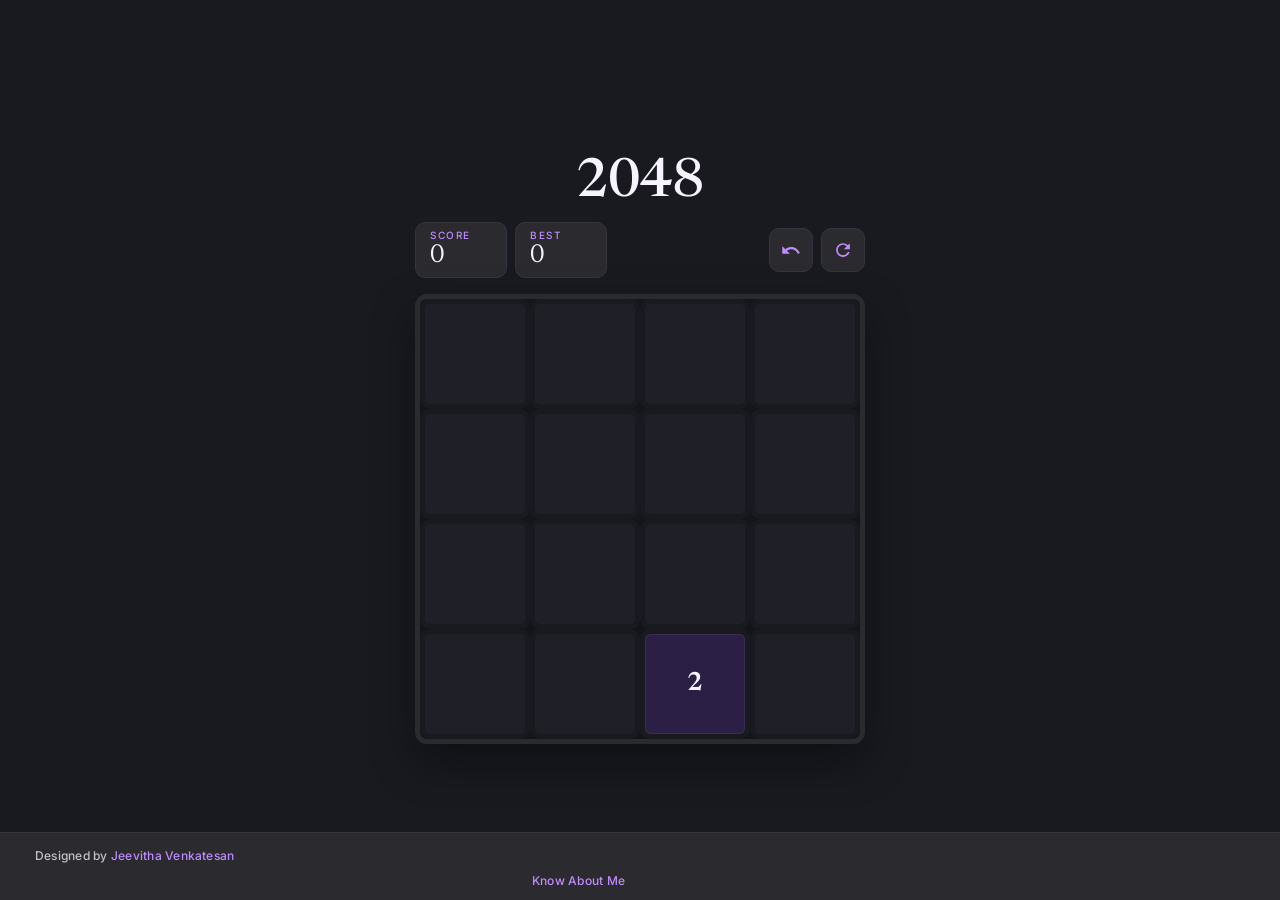
==== play/2048/index.html @ 4375f4e0 "🚀 Deploy portfolio 705cd3a" ====
<!doctype html><html lang="en"><head><meta charset="utf-8"/><link rel="icon" href="/play/2048/favicon.ico"/><meta name="viewport" content="width=device-width,initial-scale=1"/><meta name="theme-color" content="#181a20"/><meta name="description" content="Web site created using create-react-app"/><link rel="apple-touch-icon" href="/play/2048/logo192.png"/><link rel="manifest" href="/play/2048/manifest.json"/><title>2048 — Jeevitha Venkatesan</title><link rel="preconnect" href="https://fonts.googleapis.com"/><link rel="preconnect" href="https://fonts.gstatic.com" crossorigin/><link href="https://fonts.googleapis.com/css2?family=Newsreader:ital,opsz,wght@0,6..72,300..600;1,6..72,300..500&family=Inter:wght@400;500;600&display=swap" rel="stylesheet"/><link href="/play/2048/static/css/2.f49806b3.chunk.css" rel="stylesheet"><link href="/play/2048/static/css/main.e8fbacd0.chunk.css" rel="stylesheet"></head><body><noscript>You need to enable JavaScript to run this app.</noscript><div id="root"></div><script>!function(e){function t(t){for(var n,a,i=t[0],c=t[1],l=t[2],s=0,p=[];s<i.length;s++)a=i[s],Object.prototype.hasOwnProperty.call(o,a)&&o[a]&&p.push(o[a][0]),o[a]=0;for(n in c)Object.prototype.hasOwnProperty.call(c,n)&&(e[n]=c[n]);for(f&&f(t);p.length;)p.shift()();return u.push.apply(u,l||[]),r()}function r(){for(var e,t=0;t<u.length;t++){for(var r=u[t],n=!0,i=1;i<r.length;i++){var c=r[i];0!==o[c]&&(n=!1)}n&&(u.splice(t--,1),e=a(a.s=r[0]))}return e}var n={},o={1:0},u=[];function a(t){if(n[t])return n[t].exports;var r=n[t]={i:t,l:!1,exports:{}};return e[t].call(r.exports,r,r.exports,a),r.l=!0,r.exports}a.e=function(e){var t=[],r=o[e];if(0!==r)if(r)t.push(r[2]);else{var n=new Promise((function(t,n){r=o[e]=[t,n]}));t.push(r[2]=n);var u,i=document.createElement("script");i.charset="utf-8",i.timeout=120,a.nc&&i.setAttribute("nonce",a.nc),i.src=function(e){return a.p+"static/js/"+({}[e]||e)+"."+{3:"c75cca83"}[e]+".chunk.js"}(e);var c=new Error;u=function(t){i.onerror=i.onload=null,clearTimeout(l);var r=o[e];if(0!==r){if(r){var n=t&&("load"===t.type?"missing":t.type),u=t&&t.target&&t.target.src;c.message="Loading chunk "+e+" failed.\n("+n+": "+u+")",c.name="ChunkLoadError",c.type=n,c.request=u,r[1](c)}o[e]=void 0}};var l=setTimeout((function(){u({type:"timeout",target:i})}),12e4);i.onerror=i.onload=u,document.head.appendChild(i)}return Promise.all(t)},a.m=e,a.c=n,a.d=function(e,t,r){a.o(e,t)||Object.defineProperty(e,t,{enumerable:!0,get:r})},a.r=function(e){"undefined"!=typeof Symbol&&Symbol.toStringTag&&Object.defineProperty(e,Symbol.toStringTag,{value:"Module"}),Object.defineProperty(e,"__esModule",{value:!0})},a.t=function(e,t){if(1&t&&(e=a(e)),8&t)return e;if(4&t&&"object"==typeof e&&e&&e.__esModule)return e;var r=Object.create(null);if(a.r(r),Object.defineProperty(r,"default",{enumerable:!0,value:e}),2&t&&"string"!=typeof e)for(var n in e)a.d(r,n,function(t){return e[t]}.bind(null,n));return r},a.n=function(e){var t=e&&e.__esModule?function(){return e.default}:function(){return e};return a.d(t,"a",t),t},a.o=function(e,t){return Object.prototype.hasOwnProperty.call(e,t)},a.p="/play/2048/",a.oe=function(e){throw console.error(e),e};var i=this.webpackJsonpreactsite=this.webpackJsonpreactsite||[],c=i.push.bind(i);i.push=t,i=i.slice();for(var l=0;l<i.length;l++)t(i[l]);var f=c;r()}([])</script><script src="/play/2048/static/js/2.e0609e79.chunk.js"></script><script src="/play/2048/static/js/main.1ade96b7.chunk.js"></script></body></html>
---- play/2048/static/css/main.e8fbacd0.chunk.css ----
body{font-family:-apple-system,BlinkMacSystemFont,"Segoe UI","Roboto","Oxygen","Ubuntu","Cantarell","Fira Sans","Droid Sans","Helvetica Neue",sans-serif}code{font-family:source-code-pro,Menlo,Monaco,Consolas,"Courier New",monospace}:root{--bg:#181a20;--surface:#2b2b2f;--surface-2:#1f2027;--board:#14151a;--cell:#1f2027;--line:#33363f;--ink:#f6f3ff;--ink-soft:#c3c1c9;--muted:#9b99a4;--accent:#9c27ff;--accent-ink:#c08bff;--serif:"Newsreader",Georgia,"Times New Roman",serif;--sans:"Inter",-apple-system,BlinkMacSystemFont,"Segoe UI",Helvetica,Arial,sans-serif;--ease:cubic-bezier(0.22,0.61,0.36,1);--board-size:min(450px,calc(100vw - 12px))}*,:after,:before{box-sizing:border-box}body,html{height:100%}body{margin:0;min-height:100vh;display:flex;align-items:center;justify-content:center;background:var(--bg);color:var(--ink);font-family:var(--sans);overflow:hidden;overscroll-behavior:none;-webkit-font-smoothing:antialiased;-moz-osx-font-smoothing:grayscale}code{font-family:ui-monospace,SFMono-Regular,"SF Mono",Menlo,Consolas,monospace}.container{width:100%;max-width:520px!important;margin:0 auto;padding:2px 6px}header{padding:0 0 12px;text-align:center}header .row{display:block;margin:0;color:var(--ink);font-family:var(--serif);font-size:clamp(38px,10vw,54px);font-weight:500;line-height:1;letter-spacing:-.02em}.topbar{display:flex;align-items:stretch;justify-content:space-between;grid-gap:12px;gap:12px;margin:0 0 16px}.scores{display:flex;grid-gap:8px;gap:8px;min-width:0}.score{display:flex;flex-direction:column;justify-content:center;min-width:92px;padding:7px 14px;background:var(--surface);border:1px solid var(--line);border-radius:10px;color:var(--ink);font-family:var(--serif);font-size:26px;font-feature-settings:"tnum";font-variant-numeric:tabular-nums;line-height:1.1}.score span{margin-bottom:1px;color:var(--accent-ink);font-family:var(--sans);font-size:10px;font-weight:500;letter-spacing:.16em;text-transform:uppercase}.resets{grid-gap:8px;gap:8px}.button,.resets{display:flex;align-items:center}.button{justify-content:center;width:44px;height:44px;margin:0;padding:0;background:var(--surface);border:1px solid var(--line);border-radius:10px;color:var(--accent-ink);font-size:20px;line-height:1;cursor:pointer;box-shadow:none;-webkit-tap-highlight-color:transparent;transition:color .18s var(--ease),border-color .18s var(--ease),transform .18s var(--ease)}.button:hover{color:var(--ink);border-color:var(--accent);transform:translateY(-1px)}.button:active{transform:translateY(0)}.button:focus,.tryagain:focus{outline:none}.button::-moz-focus-inner{border:0}.button:focus-visible,.tryagain:focus-visible{outline:2px solid var(--accent);outline-offset:3px}.all{width:100%}.board-row{position:relative;width:var(--board-size);height:var(--board-size);margin:0 auto}.box{flex-wrap:wrap;width:100%;height:100%;background:var(--board);border:5px solid var(--surface);border-radius:12px;box-shadow:0 18px 44px rgba(0,0,0,.38);touch-action:none;overflow:hidden}.box,.grids{position:relative;display:flex}.grids{flex:0 0 25%;width:25%;max-width:25%;height:25%;margin:0;padding:0;align-items:center;justify-content:center;background:var(--cell);border:5px solid var(--bg);border-radius:10px;cursor:pointer}.grids>.row{margin:0}.cellvalues,.grids>.row{display:flex;align-items:center;justify-content:center;width:100%;height:100%}.cellvalues{border-radius:6px;color:var(--ink);font-family:var(--serif);font-size:calc(var(--board-size)/17);font-weight:600;line-height:1;font-feature-settings:"tnum";font-variant-numeric:tabular-nums;box-shadow:inset 0 0 0 1px hsla(0,0%,100%,.07);animation-fill-mode:both}.board{position:absolute;inset:0;z-index:2;display:flex;flex-direction:column;align-items:center;justify-content:center;grid-gap:20px;gap:20px;background:rgba(24,26,32,.93);border-radius:12px;color:var(--ink);text-align:center}.boardnone{display:none}.titletext{display:flex;flex-wrap:wrap;align-items:center;justify-content:center;margin:0;padding:0;list-style:none;color:var(--ink);font-family:var(--serif);font-size:clamp(34px,8vw,52px);font-weight:500;line-height:1}.titletext li{display:inline-block;list-style:none}.titlextra{display:flex;margin:0;padding:0}.tryagain{margin:0;padding:10px 26px;background:var(--accent);border-radius:999px;color:#fff;font-family:var(--sans);font-size:15px;font-weight:500;letter-spacing:.02em;cursor:pointer;-webkit-tap-highlight-color:transparent;box-shadow:0 10px 26px rgba(156,39,255,.35);transition:background .18s var(--ease),transform .18s var(--ease)}.tryagain:hover{background:#b455ff;transform:translateY(-1px)}.footer{position:fixed;left:0;right:0;bottom:0;display:flex;flex-wrap:wrap;align-items:center;justify-content:space-between;grid-gap:6px 24px;gap:6px 24px;padding:12px 20px;background:var(--surface);border-top:1px solid var(--line);color:var(--ink-soft);font-family:var(--sans)}.footer>div{flex:1 1 auto}.footer>div:last-child{text-align:right}.footer h6{margin:0;font-family:var(--sans);font-size:12px;font-weight:500;letter-spacing:.02em}.footer a{color:var(--accent-ink);text-decoration:none}.footer a:hover{color:var(--ink);text-decoration:underline}@keyframes grow{0%{transform:scale(.6);opacity:0}to{transform:scale(1);opacity:1}}@keyframes left{0%{transform:translateX(-14px);opacity:.4}}@keyframes right{0%{transform:translateX(14px);opacity:.4}}@keyframes up{0%{transform:translateY(-14px);opacity:.4}}@keyframes down{0%{transform:translateY(14px);opacity:.4}}@keyframes bounce{0%{transform:translateY(-60%)}to{transform:translateY(15%)}}.titletext :first-child{animation:bounce .7s ease-in}.titletext :nth-child(2){animation:bounce .7s ease-in .2s}.titletext :nth-child(3){animation:bounce .7s ease-in .4s}.titlextra li:nth-child(4){animation:bounce .7s ease-in .6s}.titlextra li:nth-child(5){animation:bounce .7s ease-in .8s}@media (prefers-reduced-motion:reduce){.cellvalues,.titletext :first-child,.titletext :nth-child(2),.titletext :nth-child(3),.titlextra li:nth-child(4),.titlextra li:nth-child(5){animation:none!important}}@media (max-width:400px){.container{padding:8px 6px 12px}.score{min-width:78px;padding:6px 11px;font-size:22px}.button{width:40px;height:40px;font-size:18px}}
/*# sourceMappingURL=main.e8fbacd0.chunk.css.map */
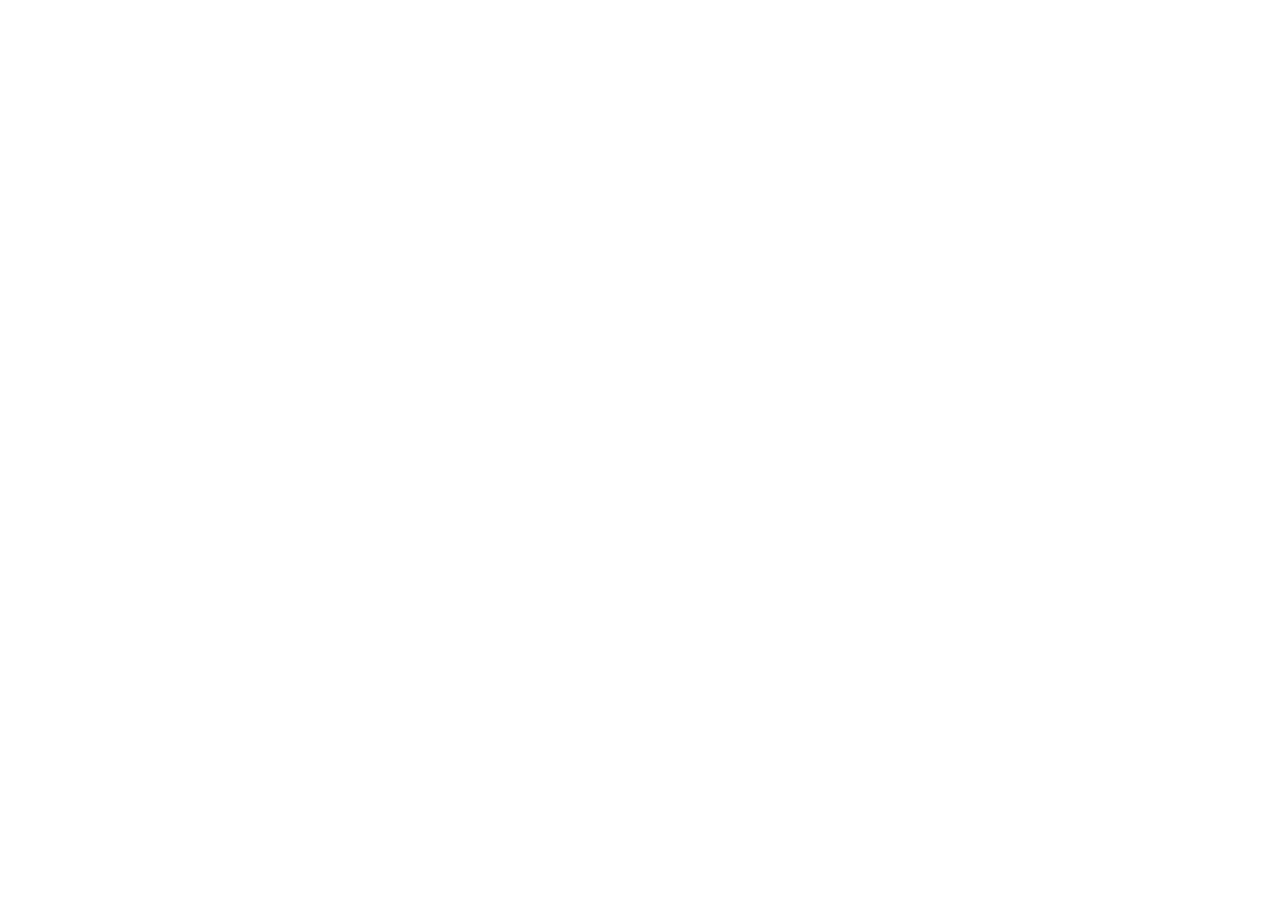
==== commit 4aaa51da: "🚀 Deploy portfolio 90cc5e2" ====
--- a/play/2048/index.html
+++ b/play/2048/index.html
@@ -1 +1 @@
-<!doctype html><html lang="en"><head><meta charset="utf-8"/><link rel="icon" href="/play/2048/favicon.ico"/><meta name="viewport" content="width=device-width,initial-scale=1"/><meta name="theme-color" content="#181a20"/><meta name="description" content="Web site created using create-react-app"/><link rel="apple-touch-icon" href="/play/2048/logo192.png"/><link rel="manifest" href="/play/2048/manifest.json"/><title>2048 — Jeevitha Venkatesan</title><link rel="preconnect" href="https://fonts.googleapis.com"/><link rel="preconnect" href="https://fonts.gstatic.com" crossorigin/><link href="https://fonts.googleapis.com/css2?family=Newsreader:ital,opsz,wght@0,6..72,300..600;1,6..72,300..500&family=Inter:wght@400;500;600&display=swap" rel="stylesheet"/><link href="/play/2048/static/css/2.f49806b3.chunk.css" rel="stylesheet"><link href="/play/2048/static/css/main.e8fbacd0.chunk.css" rel="stylesheet"></head><body><noscript>You need to enable JavaScript to run this app.</noscript><div id="root"></div><script>!function(e){function t(t){for(var n,a,i=t[0],c=t[1],l=t[2],s=0,p=[];s<i.length;s++)a=i[s],Object.prototype.hasOwnProperty.call(o,a)&&o[a]&&p.push(o[a][0]),o[a]=0;for(n in c)Object.prototype.hasOwnProperty.call(c,n)&&(e[n]=c[n]);for(f&&f(t);p.length;)p.shift()();return u.push.apply(u,l||[]),r()}function r(){for(var e,t=0;t<u.length;t++){for(var r=u[t],n=!0,i=1;i<r.length;i++){var c=r[i];0!==o[c]&&(n=!1)}n&&(u.splice(t--,1),e=a(a.s=r[0]))}return e}var n={},o={1:0},u=[];function a(t){if(n[t])return n[t].exports;var r=n[t]={i:t,l:!1,exports:{}};return e[t].call(r.exports,r,r.exports,a),r.l=!0,r.exports}a.e=function(e){var t=[],r=o[e];if(0!==r)if(r)t.push(r[2]);else{var n=new Promise((function(t,n){r=o[e]=[t,n]}));t.push(r[2]=n);var u,i=document.createElement("script");i.charset="utf-8",i.timeout=120,a.nc&&i.setAttribute("nonce",a.nc),i.src=function(e){return a.p+"static/js/"+({}[e]||e)+"."+{3:"c75cca83"}[e]+".chunk.js"}(e);var c=new Error;u=function(t){i.onerror=i.onload=null,clearTimeout(l);var r=o[e];if(0!==r){if(r){var n=t&&("load"===t.type?"missing":t.type),u=t&&t.target&&t.target.src;c.message="Loading chunk "+e+" failed.\n("+n+": "+u+")",c.name="ChunkLoadError",c.type=n,c.request=u,r[1](c)}o[e]=void 0}};var l=setTimeout((function(){u({type:"timeout",target:i})}),12e4);i.onerror=i.onload=u,document.head.appendChild(i)}return Promise.all(t)},a.m=e,a.c=n,a.d=function(e,t,r){a.o(e,t)||Object.defineProperty(e,t,{enumerable:!0,get:r})},a.r=function(e){"undefined"!=typeof Symbol&&Symbol.toStringTag&&Object.defineProperty(e,Symbol.toStringTag,{value:"Module"}),Object.defineProperty(e,"__esModule",{value:!0})},a.t=function(e,t){if(1&t&&(e=a(e)),8&t)return e;if(4&t&&"object"==typeof e&&e&&e.__esModule)return e;var r=Object.create(null);if(a.r(r),Object.defineProperty(r,"default",{enumerable:!0,value:e}),2&t&&"string"!=typeof e)for(var n in e)a.d(r,n,function(t){return e[t]}.bind(null,n));return r},a.n=function(e){var t=e&&e.__esModule?function(){return e.default}:function(){return e};return a.d(t,"a",t),t},a.o=function(e,t){return Object.prototype.hasOwnProperty.call(e,t)},a.p="/play/2048/",a.oe=function(e){throw console.error(e),e};var i=this.webpackJsonpreactsite=this.webpackJsonpreactsite||[],c=i.push.bind(i);i.push=t,i=i.slice();for(var l=0;l<i.length;l++)t(i[l]);var f=c;r()}([])</script><script src="/play/2048/static/js/2.e0609e79.chunk.js"></script><script src="/play/2048/static/js/main.1ade96b7.chunk.js"></script></body></html>+<!doctype html><html lang="en"><head><meta charset="utf-8"/><link rel="icon" href="/favicon.ico"/><meta name="viewport" content="width=device-width,initial-scale=1"/><meta name="theme-color" content="#181a20"/><meta name="description" content="Web site created using create-react-app"/><link rel="apple-touch-icon" href="/logo192.png"/><link rel="manifest" href="/manifest.json"/><title>2048 — Jeevitha Venkatesan</title><link rel="preconnect" href="https://fonts.googleapis.com"/><link rel="preconnect" href="https://fonts.gstatic.com" crossorigin/><link href="https://fonts.googleapis.com/css2?family=Newsreader:ital,opsz,wght@0,6..72,300..600;1,6..72,300..500&family=Inter:wght@400;500;600&display=swap" rel="stylesheet"/><link href="/static/css/2.f49806b3.chunk.css" rel="stylesheet"><link href="/static/css/main.e8fbacd0.chunk.css" rel="stylesheet"></head><body><noscript>You need to enable JavaScript to run this app.</noscript><div id="root"></div><script>!function(e){function t(t){for(var n,a,i=t[0],c=t[1],l=t[2],s=0,p=[];s<i.length;s++)a=i[s],Object.prototype.hasOwnProperty.call(o,a)&&o[a]&&p.push(o[a][0]),o[a]=0;for(n in c)Object.prototype.hasOwnProperty.call(c,n)&&(e[n]=c[n]);for(f&&f(t);p.length;)p.shift()();return u.push.apply(u,l||[]),r()}function r(){for(var e,t=0;t<u.length;t++){for(var r=u[t],n=!0,i=1;i<r.length;i++){var c=r[i];0!==o[c]&&(n=!1)}n&&(u.splice(t--,1),e=a(a.s=r[0]))}return e}var n={},o={1:0},u=[];function a(t){if(n[t])return n[t].exports;var r=n[t]={i:t,l:!1,exports:{}};return e[t].call(r.exports,r,r.exports,a),r.l=!0,r.exports}a.e=function(e){var t=[],r=o[e];if(0!==r)if(r)t.push(r[2]);else{var n=new Promise((function(t,n){r=o[e]=[t,n]}));t.push(r[2]=n);var u,i=document.createElement("script");i.charset="utf-8",i.timeout=120,a.nc&&i.setAttribute("nonce",a.nc),i.src=function(e){return a.p+"static/js/"+({}[e]||e)+"."+{3:"c75cca83"}[e]+".chunk.js"}(e);var c=new Error;u=function(t){i.onerror=i.onload=null,clearTimeout(l);var r=o[e];if(0!==r){if(r){var n=t&&("load"===t.type?"missing":t.type),u=t&&t.target&&t.target.src;c.message="Loading chunk "+e+" failed.\n("+n+": "+u+")",c.name="ChunkLoadError",c.type=n,c.request=u,r[1](c)}o[e]=void 0}};var l=setTimeout((function(){u({type:"timeout",target:i})}),12e4);i.onerror=i.onload=u,document.head.appendChild(i)}return Promise.all(t)},a.m=e,a.c=n,a.d=function(e,t,r){a.o(e,t)||Object.defineProperty(e,t,{enumerable:!0,get:r})},a.r=function(e){"undefined"!=typeof Symbol&&Symbol.toStringTag&&Object.defineProperty(e,Symbol.toStringTag,{value:"Module"}),Object.defineProperty(e,"__esModule",{value:!0})},a.t=function(e,t){if(1&t&&(e=a(e)),8&t)return e;if(4&t&&"object"==typeof e&&e&&e.__esModule)return e;var r=Object.create(null);if(a.r(r),Object.defineProperty(r,"default",{enumerable:!0,value:e}),2&t&&"string"!=typeof e)for(var n in e)a.d(r,n,function(t){return e[t]}.bind(null,n));return r},a.n=function(e){var t=e&&e.__esModule?function(){return e.default}:function(){return e};return a.d(t,"a",t),t},a.o=function(e,t){return Object.prototype.hasOwnProperty.call(e,t)},a.p="/",a.oe=function(e){throw console.error(e),e};var i=this.webpackJsonpreactsite=this.webpackJsonpreactsite||[],c=i.push.bind(i);i.push=t,i=i.slice();for(var l=0;l<i.length;l++)t(i[l]);var f=c;r()}([])</script><script src="/static/js/2.e0609e79.chunk.js"></script><script src="/static/js/main.d46adbbb.chunk.js"></script></body></html>
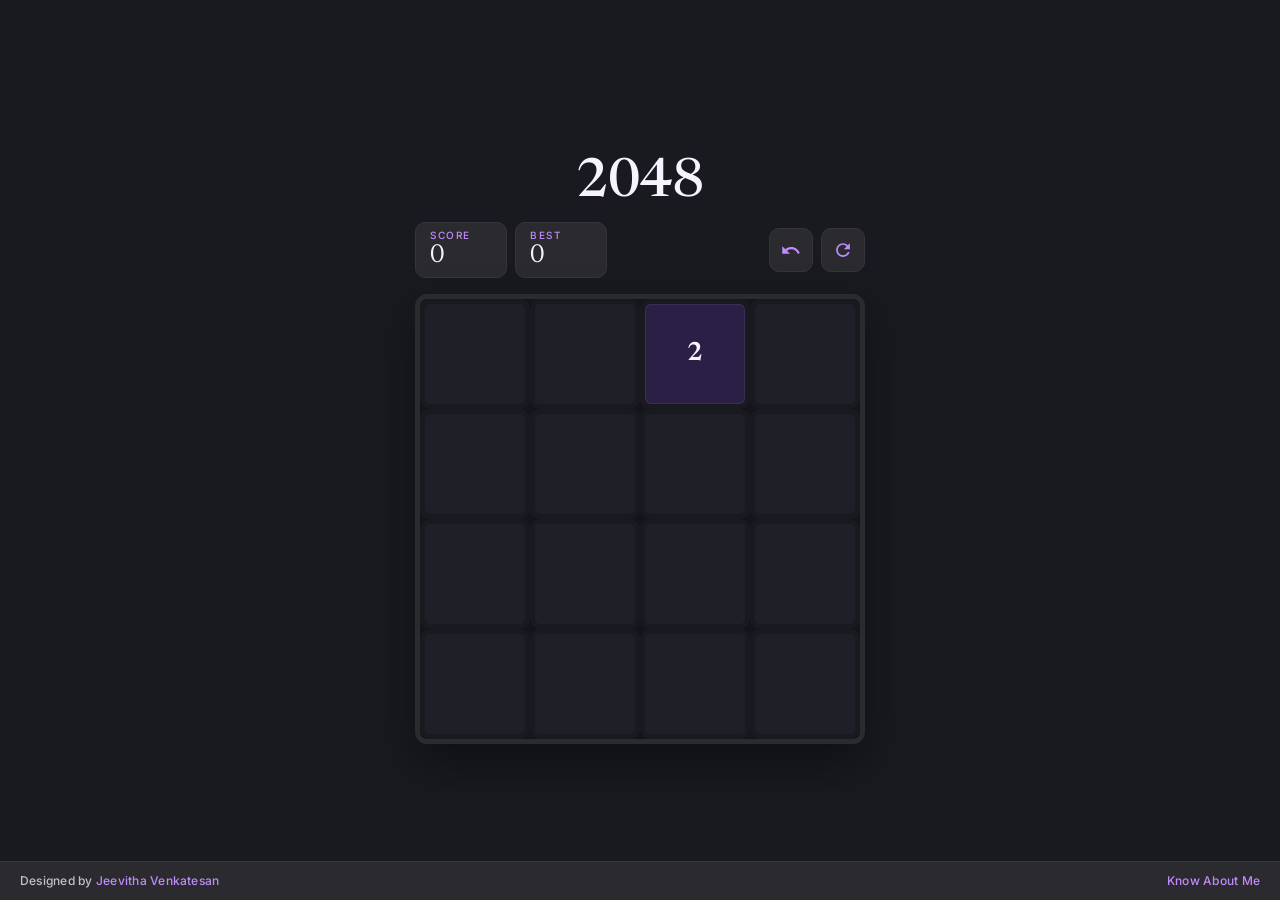
==== commit 6bb287d4: "🚀 Deploy portfolio 1fddb54" ====
--- a/play/2048/index.html
+++ b/play/2048/index.html
@@ -1 +1 @@
-<!doctype html><html lang="en"><head><meta charset="utf-8"/><link rel="icon" href="/favicon.ico"/><meta name="viewport" content="width=device-width,initial-scale=1"/><meta name="theme-color" content="#181a20"/><meta name="description" content="Web site created using create-react-app"/><link rel="apple-touch-icon" href="/logo192.png"/><link rel="manifest" href="/manifest.json"/><title>2048 — Jeevitha Venkatesan</title><link rel="preconnect" href="https://fonts.googleapis.com"/><link rel="preconnect" href="https://fonts.gstatic.com" crossorigin/><link href="https://fonts.googleapis.com/css2?family=Newsreader:ital,opsz,wght@0,6..72,300..600;1,6..72,300..500&family=Inter:wght@400;500;600&display=swap" rel="stylesheet"/><link href="/static/css/2.f49806b3.chunk.css" rel="stylesheet"><link href="/static/css/main.e8fbacd0.chunk.css" rel="stylesheet"></head><body><noscript>You need to enable JavaScript to run this app.</noscript><div id="root"></div><script>!function(e){function t(t){for(var n,a,i=t[0],c=t[1],l=t[2],s=0,p=[];s<i.length;s++)a=i[s],Object.prototype.hasOwnProperty.call(o,a)&&o[a]&&p.push(o[a][0]),o[a]=0;for(n in c)Object.prototype.hasOwnProperty.call(c,n)&&(e[n]=c[n]);for(f&&f(t);p.length;)p.shift()();return u.push.apply(u,l||[]),r()}function r(){for(var e,t=0;t<u.length;t++){for(var r=u[t],n=!0,i=1;i<r.length;i++){var c=r[i];0!==o[c]&&(n=!1)}n&&(u.splice(t--,1),e=a(a.s=r[0]))}return e}var n={},o={1:0},u=[];function a(t){if(n[t])return n[t].exports;var r=n[t]={i:t,l:!1,exports:{}};return e[t].call(r.exports,r,r.exports,a),r.l=!0,r.exports}a.e=function(e){var t=[],r=o[e];if(0!==r)if(r)t.push(r[2]);else{var n=new Promise((function(t,n){r=o[e]=[t,n]}));t.push(r[2]=n);var u,i=document.createElement("script");i.charset="utf-8",i.timeout=120,a.nc&&i.setAttribute("nonce",a.nc),i.src=function(e){return a.p+"static/js/"+({}[e]||e)+"."+{3:"c75cca83"}[e]+".chunk.js"}(e);var c=new Error;u=function(t){i.onerror=i.onload=null,clearTimeout(l);var r=o[e];if(0!==r){if(r){var n=t&&("load"===t.type?"missing":t.type),u=t&&t.target&&t.target.src;c.message="Loading chunk "+e+" failed.\n("+n+": "+u+")",c.name="ChunkLoadError",c.type=n,c.request=u,r[1](c)}o[e]=void 0}};var l=setTimeout((function(){u({type:"timeout",target:i})}),12e4);i.onerror=i.onload=u,document.head.appendChild(i)}return Promise.all(t)},a.m=e,a.c=n,a.d=function(e,t,r){a.o(e,t)||Object.defineProperty(e,t,{enumerable:!0,get:r})},a.r=function(e){"undefined"!=typeof Symbol&&Symbol.toStringTag&&Object.defineProperty(e,Symbol.toStringTag,{value:"Module"}),Object.defineProperty(e,"__esModule",{value:!0})},a.t=function(e,t){if(1&t&&(e=a(e)),8&t)return e;if(4&t&&"object"==typeof e&&e&&e.__esModule)return e;var r=Object.create(null);if(a.r(r),Object.defineProperty(r,"default",{enumerable:!0,value:e}),2&t&&"string"!=typeof e)for(var n in e)a.d(r,n,function(t){return e[t]}.bind(null,n));return r},a.n=function(e){var t=e&&e.__esModule?function(){return e.default}:function(){return e};return a.d(t,"a",t),t},a.o=function(e,t){return Object.prototype.hasOwnProperty.call(e,t)},a.p="/",a.oe=function(e){throw console.error(e),e};var i=this.webpackJsonpreactsite=this.webpackJsonpreactsite||[],c=i.push.bind(i);i.push=t,i=i.slice();for(var l=0;l<i.length;l++)t(i[l]);var f=c;r()}([])</script><script src="/static/js/2.e0609e79.chunk.js"></script><script src="/static/js/main.d46adbbb.chunk.js"></script></body></html>+<!doctype html><html lang="en"><head><meta charset="utf-8"/><link rel="icon" href="/play/2048/favicon.ico"/><meta name="viewport" content="width=device-width,initial-scale=1"/><meta name="theme-color" content="#181a20"/><meta name="description" content="Web site created using create-react-app"/><link rel="apple-touch-icon" href="/play/2048/logo192.png"/><link rel="manifest" href="/play/2048/manifest.json"/><title>2048 — Jeevitha Venkatesan</title><link rel="preconnect" href="https://fonts.googleapis.com"/><link rel="preconnect" href="https://fonts.gstatic.com" crossorigin/><link href="https://fonts.googleapis.com/css2?family=Newsreader:ital,opsz,wght@0,6..72,300..600;1,6..72,300..500&family=Inter:wght@400;500;600&display=swap" rel="stylesheet"/><link href="/play/2048/static/css/2.f49806b3.chunk.css" rel="stylesheet"><link href="/play/2048/static/css/main.e8fbacd0.chunk.css" rel="stylesheet"></head><body><noscript>You need to enable JavaScript to run this app.</noscript><div id="root"></div><script>!function(e){function t(t){for(var n,a,i=t[0],c=t[1],l=t[2],s=0,p=[];s<i.length;s++)a=i[s],Object.prototype.hasOwnProperty.call(o,a)&&o[a]&&p.push(o[a][0]),o[a]=0;for(n in c)Object.prototype.hasOwnProperty.call(c,n)&&(e[n]=c[n]);for(f&&f(t);p.length;)p.shift()();return u.push.apply(u,l||[]),r()}function r(){for(var e,t=0;t<u.length;t++){for(var r=u[t],n=!0,i=1;i<r.length;i++){var c=r[i];0!==o[c]&&(n=!1)}n&&(u.splice(t--,1),e=a(a.s=r[0]))}return e}var n={},o={1:0},u=[];function a(t){if(n[t])return n[t].exports;var r=n[t]={i:t,l:!1,exports:{}};return e[t].call(r.exports,r,r.exports,a),r.l=!0,r.exports}a.e=function(e){var t=[],r=o[e];if(0!==r)if(r)t.push(r[2]);else{var n=new Promise((function(t,n){r=o[e]=[t,n]}));t.push(r[2]=n);var u,i=document.createElement("script");i.charset="utf-8",i.timeout=120,a.nc&&i.setAttribute("nonce",a.nc),i.src=function(e){return a.p+"static/js/"+({}[e]||e)+"."+{3:"c75cca83"}[e]+".chunk.js"}(e);var c=new Error;u=function(t){i.onerror=i.onload=null,clearTimeout(l);var r=o[e];if(0!==r){if(r){var n=t&&("load"===t.type?"missing":t.type),u=t&&t.target&&t.target.src;c.message="Loading chunk "+e+" failed.\n("+n+": "+u+")",c.name="ChunkLoadError",c.type=n,c.request=u,r[1](c)}o[e]=void 0}};var l=setTimeout((function(){u({type:"timeout",target:i})}),12e4);i.onerror=i.onload=u,document.head.appendChild(i)}return Promise.all(t)},a.m=e,a.c=n,a.d=function(e,t,r){a.o(e,t)||Object.defineProperty(e,t,{enumerable:!0,get:r})},a.r=function(e){"undefined"!=typeof Symbol&&Symbol.toStringTag&&Object.defineProperty(e,Symbol.toStringTag,{value:"Module"}),Object.defineProperty(e,"__esModule",{value:!0})},a.t=function(e,t){if(1&t&&(e=a(e)),8&t)return e;if(4&t&&"object"==typeof e&&e&&e.__esModule)return e;var r=Object.create(null);if(a.r(r),Object.defineProperty(r,"default",{enumerable:!0,value:e}),2&t&&"string"!=typeof e)for(var n in e)a.d(r,n,function(t){return e[t]}.bind(null,n));return r},a.n=function(e){var t=e&&e.__esModule?function(){return e.default}:function(){return e};return a.d(t,"a",t),t},a.o=function(e,t){return Object.prototype.hasOwnProperty.call(e,t)},a.p="/play/2048/",a.oe=function(e){throw console.error(e),e};var i=this.webpackJsonpreactsite=this.webpackJsonpreactsite||[],c=i.push.bind(i);i.push=t,i=i.slice();for(var l=0;l<i.length;l++)t(i[l]);var f=c;r()}([])</script><script src="/play/2048/static/js/2.e0609e79.chunk.js"></script><script src="/play/2048/static/js/main.d46adbbb.chunk.js"></script></body></html>
--- a/play/2048/static/css/main.e8fbacd0.chunk.css
+++ b/play/2048/static/css/main.e8fbacd0.chunk.css
@@ -0,0 +1,2 @@
+body{font-family:-apple-system,BlinkMacSystemFont,"Segoe UI","Roboto","Oxygen","Ubuntu","Cantarell","Fira Sans","Droid Sans","Helvetica Neue",sans-serif}code{font-family:source-code-pro,Menlo,Monaco,Consolas,"Courier New",monospace}:root{--bg:#181a20;--surface:#2b2b2f;--surface-2:#1f2027;--board:#14151a;--cell:#1f2027;--line:#33363f;--ink:#f6f3ff;--ink-soft:#c3c1c9;--muted:#9b99a4;--accent:#9c27ff;--accent-ink:#c08bff;--serif:"Newsreader",Georgia,"Times New Roman",serif;--sans:"Inter",-apple-system,BlinkMacSystemFont,"Segoe UI",Helvetica,Arial,sans-serif;--ease:cubic-bezier(0.22,0.61,0.36,1);--board-size:min(450px,calc(100vw - 12px))}*,:after,:before{box-sizing:border-box}body,html{height:100%}body{margin:0;min-height:100vh;display:flex;align-items:center;justify-content:center;background:var(--bg);color:var(--ink);font-family:var(--sans);overflow:hidden;overscroll-behavior:none;-webkit-font-smoothing:antialiased;-moz-osx-font-smoothing:grayscale}code{font-family:ui-monospace,SFMono-Regular,"SF Mono",Menlo,Consolas,monospace}.container{width:100%;max-width:520px!important;margin:0 auto;padding:2px 6px}header{padding:0 0 12px;text-align:center}header .row{display:block;margin:0;color:var(--ink);font-family:var(--serif);font-size:clamp(38px,10vw,54px);font-weight:500;line-height:1;letter-spacing:-.02em}.topbar{display:flex;align-items:stretch;justify-content:space-between;grid-gap:12px;gap:12px;margin:0 0 16px}.scores{display:flex;grid-gap:8px;gap:8px;min-width:0}.score{display:flex;flex-direction:column;justify-content:center;min-width:92px;padding:7px 14px;background:var(--surface);border:1px solid var(--line);border-radius:10px;color:var(--ink);font-family:var(--serif);font-size:26px;font-feature-settings:"tnum";font-variant-numeric:tabular-nums;line-height:1.1}.score span{margin-bottom:1px;color:var(--accent-ink);font-family:var(--sans);font-size:10px;font-weight:500;letter-spacing:.16em;text-transform:uppercase}.resets{grid-gap:8px;gap:8px}.button,.resets{display:flex;align-items:center}.button{justify-content:center;width:44px;height:44px;margin:0;padding:0;background:var(--surface);border:1px solid var(--line);border-radius:10px;color:var(--accent-ink);font-size:20px;line-height:1;cursor:pointer;box-shadow:none;-webkit-tap-highlight-color:transparent;transition:color .18s var(--ease),border-color .18s var(--ease),transform .18s var(--ease)}.button:hover{color:var(--ink);border-color:var(--accent);transform:translateY(-1px)}.button:active{transform:translateY(0)}.button:focus,.tryagain:focus{outline:none}.button::-moz-focus-inner{border:0}.button:focus-visible,.tryagain:focus-visible{outline:2px solid var(--accent);outline-offset:3px}.all{width:100%}.board-row{position:relative;width:var(--board-size);height:var(--board-size);margin:0 auto}.box{flex-wrap:wrap;width:100%;height:100%;background:var(--board);border:5px solid var(--surface);border-radius:12px;box-shadow:0 18px 44px rgba(0,0,0,.38);touch-action:none;overflow:hidden}.box,.grids{position:relative;display:flex}.grids{flex:0 0 25%;width:25%;max-width:25%;height:25%;margin:0;padding:0;align-items:center;justify-content:center;background:var(--cell);border:5px solid var(--bg);border-radius:10px;cursor:pointer}.grids>.row{margin:0}.cellvalues,.grids>.row{display:flex;align-items:center;justify-content:center;width:100%;height:100%}.cellvalues{border-radius:6px;color:var(--ink);font-family:var(--serif);font-size:calc(var(--board-size)/17);font-weight:600;line-height:1;font-feature-settings:"tnum";font-variant-numeric:tabular-nums;box-shadow:inset 0 0 0 1px hsla(0,0%,100%,.07);animation-fill-mode:both}.board{position:absolute;inset:0;z-index:2;display:flex;flex-direction:column;align-items:center;justify-content:center;grid-gap:20px;gap:20px;background:rgba(24,26,32,.93);border-radius:12px;color:var(--ink);text-align:center}.boardnone{display:none}.titletext{display:flex;flex-wrap:wrap;align-items:center;justify-content:center;margin:0;padding:0;list-style:none;color:var(--ink);font-family:var(--serif);font-size:clamp(34px,8vw,52px);font-weight:500;line-height:1}.titletext li{display:inline-block;list-style:none}.titlextra{display:flex;margin:0;padding:0}.tryagain{margin:0;padding:10px 26px;background:var(--accent);border-radius:999px;color:#fff;font-family:var(--sans);font-size:15px;font-weight:500;letter-spacing:.02em;cursor:pointer;-webkit-tap-highlight-color:transparent;box-shadow:0 10px 26px rgba(156,39,255,.35);transition:background .18s var(--ease),transform .18s var(--ease)}.tryagain:hover{background:#b455ff;transform:translateY(-1px)}.footer{position:fixed;left:0;right:0;bottom:0;display:flex;flex-wrap:wrap;align-items:center;justify-content:space-between;grid-gap:6px 24px;gap:6px 24px;padding:12px 20px;background:var(--surface);border-top:1px solid var(--line);color:var(--ink-soft);font-family:var(--sans)}.footer>div{flex:1 1 auto}.footer>div:last-child{text-align:right}.footer h6{margin:0;font-family:var(--sans);font-size:12px;font-weight:500;letter-spacing:.02em}.footer a{color:var(--accent-ink);text-decoration:none}.footer a:hover{color:var(--ink);text-decoration:underline}@keyframes grow{0%{transform:scale(.6);opacity:0}to{transform:scale(1);opacity:1}}@keyframes left{0%{transform:translateX(-14px);opacity:.4}}@keyframes right{0%{transform:translateX(14px);opacity:.4}}@keyframes up{0%{transform:translateY(-14px);opacity:.4}}@keyframes down{0%{transform:translateY(14px);opacity:.4}}@keyframes bounce{0%{transform:translateY(-60%)}to{transform:translateY(15%)}}.titletext :first-child{animation:bounce .7s ease-in}.titletext :nth-child(2){animation:bounce .7s ease-in .2s}.titletext :nth-child(3){animation:bounce .7s ease-in .4s}.titlextra li:nth-child(4){animation:bounce .7s ease-in .6s}.titlextra li:nth-child(5){animation:bounce .7s ease-in .8s}@media (prefers-reduced-motion:reduce){.cellvalues,.titletext :first-child,.titletext :nth-child(2),.titletext :nth-child(3),.titlextra li:nth-child(4),.titlextra li:nth-child(5){animation:none!important}}@media (max-width:400px){.container{padding:8px 6px 12px}.score{min-width:78px;padding:6px 11px;font-size:22px}.button{width:40px;height:40px;font-size:18px}}
+/*# sourceMappingURL=main.e8fbacd0.chunk.css.map */
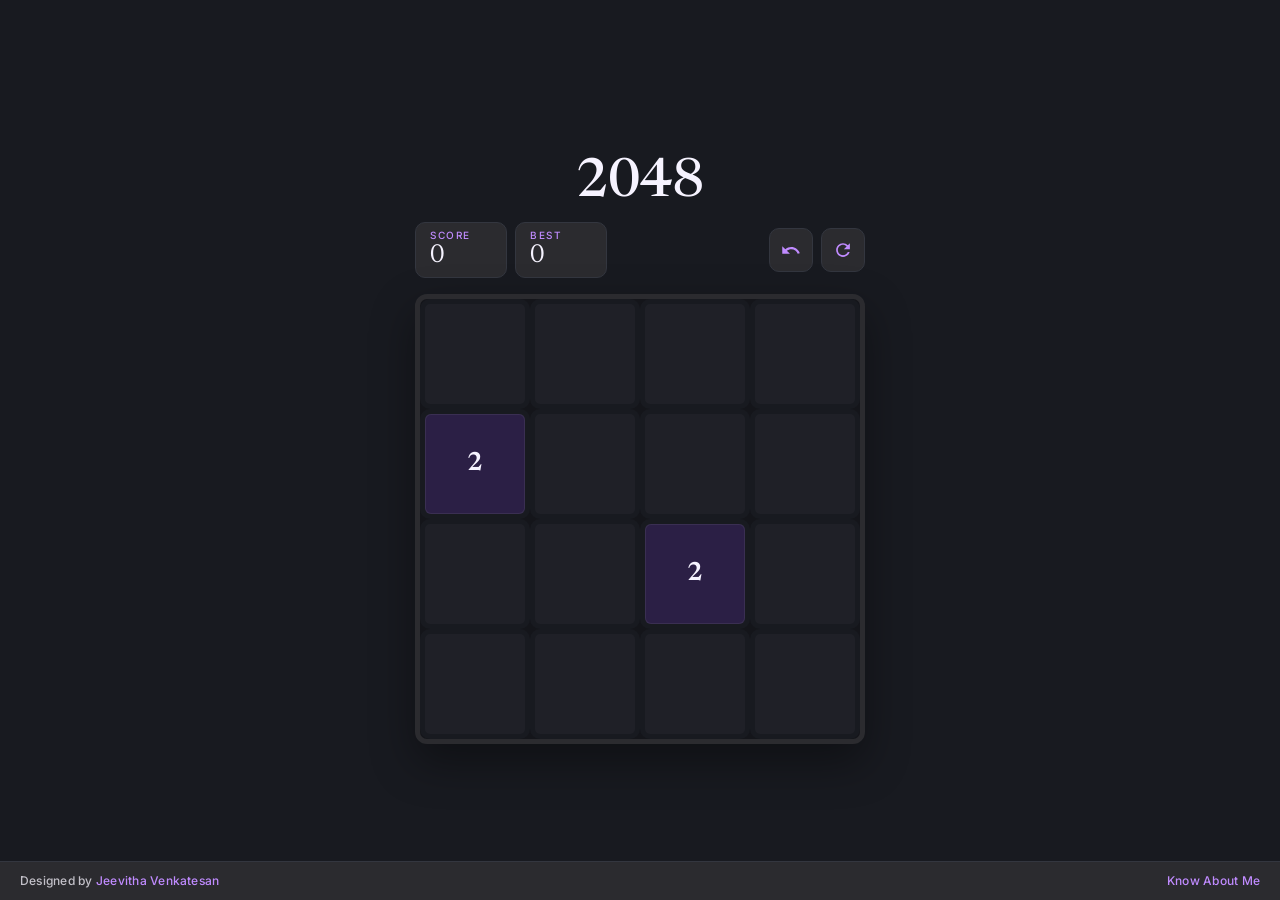
==== commit 1f4739e3: "🚀 Deploy portfolio 333e0eb" ====
--- a/play/2048/index.html
+++ b/play/2048/index.html
@@ -1 +1 @@
-<!doctype html><html lang="en"><head><meta charset="utf-8"/><link rel="icon" href="/play/2048/favicon.ico"/><meta name="viewport" content="width=device-width,initial-scale=1"/><meta name="theme-color" content="#181a20"/><meta name="description" content="Web site created using create-react-app"/><link rel="apple-touch-icon" href="/play/2048/logo192.png"/><link rel="manifest" href="/play/2048/manifest.json"/><title>2048 — Jeevitha Venkatesan</title><link rel="preconnect" href="https://fonts.googleapis.com"/><link rel="preconnect" href="https://fonts.gstatic.com" crossorigin/><link href="https://fonts.googleapis.com/css2?family=Newsreader:ital,opsz,wght@0,6..72,300..600;1,6..72,300..500&family=Inter:wght@400;500;600&display=swap" rel="stylesheet"/><link href="/play/2048/static/css/2.f49806b3.chunk.css" rel="stylesheet"><link href="/play/2048/static/css/main.e8fbacd0.chunk.css" rel="stylesheet"></head><body><noscript>You need to enable JavaScript to run this app.</noscript><div id="root"></div><script>!function(e){function t(t){for(var n,a,i=t[0],c=t[1],l=t[2],s=0,p=[];s<i.length;s++)a=i[s],Object.prototype.hasOwnProperty.call(o,a)&&o[a]&&p.push(o[a][0]),o[a]=0;for(n in c)Object.prototype.hasOwnProperty.call(c,n)&&(e[n]=c[n]);for(f&&f(t);p.length;)p.shift()();return u.push.apply(u,l||[]),r()}function r(){for(var e,t=0;t<u.length;t++){for(var r=u[t],n=!0,i=1;i<r.length;i++){var c=r[i];0!==o[c]&&(n=!1)}n&&(u.splice(t--,1),e=a(a.s=r[0]))}return e}var n={},o={1:0},u=[];function a(t){if(n[t])return n[t].exports;var r=n[t]={i:t,l:!1,exports:{}};return e[t].call(r.exports,r,r.exports,a),r.l=!0,r.exports}a.e=function(e){var t=[],r=o[e];if(0!==r)if(r)t.push(r[2]);else{var n=new Promise((function(t,n){r=o[e]=[t,n]}));t.push(r[2]=n);var u,i=document.createElement("script");i.charset="utf-8",i.timeout=120,a.nc&&i.setAttribute("nonce",a.nc),i.src=function(e){return a.p+"static/js/"+({}[e]||e)+"."+{3:"c75cca83"}[e]+".chunk.js"}(e);var c=new Error;u=function(t){i.onerror=i.onload=null,clearTimeout(l);var r=o[e];if(0!==r){if(r){var n=t&&("load"===t.type?"missing":t.type),u=t&&t.target&&t.target.src;c.message="Loading chunk "+e+" failed.\n("+n+": "+u+")",c.name="ChunkLoadError",c.type=n,c.request=u,r[1](c)}o[e]=void 0}};var l=setTimeout((function(){u({type:"timeout",target:i})}),12e4);i.onerror=i.onload=u,document.head.appendChild(i)}return Promise.all(t)},a.m=e,a.c=n,a.d=function(e,t,r){a.o(e,t)||Object.defineProperty(e,t,{enumerable:!0,get:r})},a.r=function(e){"undefined"!=typeof Symbol&&Symbol.toStringTag&&Object.defineProperty(e,Symbol.toStringTag,{value:"Module"}),Object.defineProperty(e,"__esModule",{value:!0})},a.t=function(e,t){if(1&t&&(e=a(e)),8&t)return e;if(4&t&&"object"==typeof e&&e&&e.__esModule)return e;var r=Object.create(null);if(a.r(r),Object.defineProperty(r,"default",{enumerable:!0,value:e}),2&t&&"string"!=typeof e)for(var n in e)a.d(r,n,function(t){return e[t]}.bind(null,n));return r},a.n=function(e){var t=e&&e.__esModule?function(){return e.default}:function(){return e};return a.d(t,"a",t),t},a.o=function(e,t){return Object.prototype.hasOwnProperty.call(e,t)},a.p="/play/2048/",a.oe=function(e){throw console.error(e),e};var i=this.webpackJsonpreactsite=this.webpackJsonpreactsite||[],c=i.push.bind(i);i.push=t,i=i.slice();for(var l=0;l<i.length;l++)t(i[l]);var f=c;r()}([])</script><script src="/play/2048/static/js/2.e0609e79.chunk.js"></script><script src="/play/2048/static/js/main.d46adbbb.chunk.js"></script></body></html>+<!doctype html><html lang="en"><head><meta charset="utf-8"/><link rel="icon" href="/play/2048/favicon.ico"/><meta name="viewport" content="width=device-width,initial-scale=1"/><meta name="theme-color" content="#181a20"/><meta name="description" content="Web site created using create-react-app"/><link rel="apple-touch-icon" href="/play/2048/logo192.png"/><link rel="manifest" href="/play/2048/manifest.json"/><title>2048 — Jeevitha Venkatesan</title><link rel="preconnect" href="https://fonts.googleapis.com"/><link rel="preconnect" href="https://fonts.gstatic.com" crossorigin/><link href="https://fonts.googleapis.com/css2?family=Newsreader:ital,opsz,wght@0,6..72,300..600;1,6..72,300..500&family=Inter:wght@400;500;600&display=swap" rel="stylesheet"/><link href="/play/2048/static/css/2.f49806b3.chunk.css" rel="stylesheet"><link href="/play/2048/static/css/main.e8fbacd0.chunk.css" rel="stylesheet"></head><body><noscript>You need to enable JavaScript to run this app.</noscript><div id="root"></div><script>!function(e){function t(t){for(var n,a,i=t[0],c=t[1],l=t[2],s=0,p=[];s<i.length;s++)a=i[s],Object.prototype.hasOwnProperty.call(o,a)&&o[a]&&p.push(o[a][0]),o[a]=0;for(n in c)Object.prototype.hasOwnProperty.call(c,n)&&(e[n]=c[n]);for(f&&f(t);p.length;)p.shift()();return u.push.apply(u,l||[]),r()}function r(){for(var e,t=0;t<u.length;t++){for(var r=u[t],n=!0,i=1;i<r.length;i++){var c=r[i];0!==o[c]&&(n=!1)}n&&(u.splice(t--,1),e=a(a.s=r[0]))}return e}var n={},o={1:0},u=[];function a(t){if(n[t])return n[t].exports;var r=n[t]={i:t,l:!1,exports:{}};return e[t].call(r.exports,r,r.exports,a),r.l=!0,r.exports}a.e=function(e){var t=[],r=o[e];if(0!==r)if(r)t.push(r[2]);else{var n=new Promise((function(t,n){r=o[e]=[t,n]}));t.push(r[2]=n);var u,i=document.createElement("script");i.charset="utf-8",i.timeout=120,a.nc&&i.setAttribute("nonce",a.nc),i.src=function(e){return a.p+"static/js/"+({}[e]||e)+"."+{3:"c75cca83"}[e]+".chunk.js"}(e);var c=new Error;u=function(t){i.onerror=i.onload=null,clearTimeout(l);var r=o[e];if(0!==r){if(r){var n=t&&("load"===t.type?"missing":t.type),u=t&&t.target&&t.target.src;c.message="Loading chunk "+e+" failed.\n("+n+": "+u+")",c.name="ChunkLoadError",c.type=n,c.request=u,r[1](c)}o[e]=void 0}};var l=setTimeout((function(){u({type:"timeout",target:i})}),12e4);i.onerror=i.onload=u,document.head.appendChild(i)}return Promise.all(t)},a.m=e,a.c=n,a.d=function(e,t,r){a.o(e,t)||Object.defineProperty(e,t,{enumerable:!0,get:r})},a.r=function(e){"undefined"!=typeof Symbol&&Symbol.toStringTag&&Object.defineProperty(e,Symbol.toStringTag,{value:"Module"}),Object.defineProperty(e,"__esModule",{value:!0})},a.t=function(e,t){if(1&t&&(e=a(e)),8&t)return e;if(4&t&&"object"==typeof e&&e&&e.__esModule)return e;var r=Object.create(null);if(a.r(r),Object.defineProperty(r,"default",{enumerable:!0,value:e}),2&t&&"string"!=typeof e)for(var n in e)a.d(r,n,function(t){return e[t]}.bind(null,n));return r},a.n=function(e){var t=e&&e.__esModule?function(){return e.default}:function(){return e};return a.d(t,"a",t),t},a.o=function(e,t){return Object.prototype.hasOwnProperty.call(e,t)},a.p="/play/2048/",a.oe=function(e){throw console.error(e),e};var i=this.webpackJsonpreactsite=this.webpackJsonpreactsite||[],c=i.push.bind(i);i.push=t,i=i.slice();for(var l=0;l<i.length;l++)t(i[l]);var f=c;r()}([])</script><script src="/play/2048/static/js/2.e0609e79.chunk.js"></script><script src="/play/2048/static/js/main.cfbc8ffd.chunk.js"></script></body></html>
